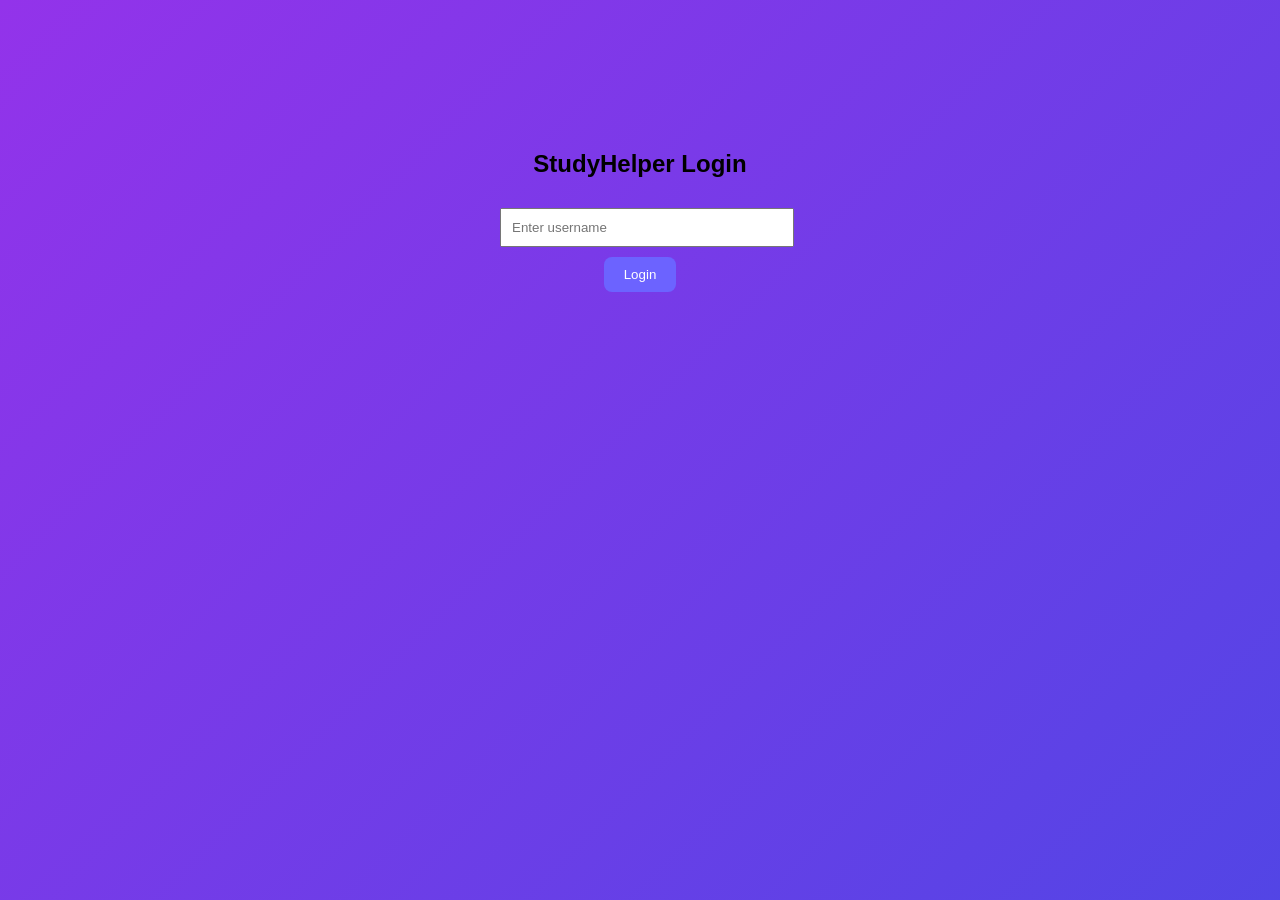
==== index.html @ 7968786c "Initial commit - StudyHelper web app" ====
<!DOCTYPE html>
<html>

<head>

<title>StudyHelper</title>

<link rel="stylesheet" href="style.css">
<link rel="manifest" href="manifest.json">

<link rel="preconnect" href="https://fonts.googleapis.com">
<link href="https://fonts.googleapis.com/css2?family=Poppins:wght@400;600;700&display=swap" rel="stylesheet">

</head>

<body>

<nav>

<h2 class="logo">StudyHelper</h2>

<button id="darkToggle">🌙</button>

</nav>


<section class="hero">

<h1 class="hero-title">Study smarter. Stay organized.</h1>

<p>
All-in-one tools for students to manage exams,
track deadlines and stay productive.
</p>

<button onclick="scrollToTools()">Explore Tools ↓</button>

<button id="installBtn" style="display:none;">
Install StudyHelper 📱
</button>

</section>



<section class="features">

<div class="feature">
<h3>⏱ Stay Focused</h3>
<p>Use the study timer to stay focused with the Pomodoro technique.</p>
</div>

<div class="feature">
<h3>📅 Track Your Exams</h3>
<p>Never forget exams again. Track countdowns and stay prepared.</p>
</div>

<div class="feature">
<h3>🎓 Predict Your Grades</h3>
<p>Calculate your expected grade based on midterms and finals.</p>
</div>

</section>



<section class="deadlines">

<h2>Upcoming Deadlines</h2>

<div id="deadlineList"></div>

</section>



<section class="tips">

<h2>Made for Students</h2>

<p>
Install StudyHelper on your phone so you can quickly check
exams, grades and study tasks anytime.
</p>

</section>



<div class="tools" id="tools">

<a href="timer.html" class="card">
<h3>Study Timer</h3>
<p>Focus using the Pomodoro technique</p>
</a>

<a href="countdown.html" class="card">
<h3>Deadlines Tracker</h3>
<p>Track exams and assignments</p>
</a>

<a href="grade.html" class="card">
<h3>Grade Predictor</h3>
<p>Estimate your final grade</p>
</a>

</div>



<script>

/* LOGIN CHECK */

let user = localStorage.getItem("user");

if(!user){
window.location="login.html";
}


/* SCROLL */

function scrollToTools(){
document.getElementById("tools").scrollIntoView({
behavior:"smooth"
});
}


/* INSTALL APP */

let deferredPrompt;

window.addEventListener("beforeinstallprompt",(e)=>{

e.preventDefault();

deferredPrompt = e;

document.getElementById("installBtn").style.display="block";

});

document.getElementById("installBtn").addEventListener("click",()=>{

deferredPrompt.prompt();

});


/* SERVICE WORKER */

if("serviceWorker" in navigator){

navigator.serviceWorker.register("service-worker.js")
.then(()=>{
console.log("Service Worker Registered");
});

}



/* LOAD DEADLINES + EXAMS */

let deadlines = JSON.parse(localStorage.getItem("deadlines")) || [];
let exams = JSON.parse(localStorage.getItem("exams")) || [];

let items = [...deadlines, ...exams];

let list = document.getElementById("deadlineList");

list.innerHTML="";

items.forEach(item => {

let today = new Date();
let date = new Date(item.date);

let diff = Math.ceil((date - today)/(1000*60*60*24));

/* TYPE */

let typeLabel = "";

if(item.type === "exam"){
typeLabel = "📘 Exam";
}
else if(item.type === "assignment"){
typeLabel = "📝 Assignment";
}
else{
typeLabel = "📌 Task";
}

/* CARD */

let card = document.createElement("div");
card.className = "deadline-card";

let progress = Math.max(0, 100 - (diff * 10));

card.innerHTML = `
<h3>${typeLabel} - ${item.title || item.name || "Task"}</h3>

<div class="progress-bar">
<div class="progress" style="width:${progress}%"></div>
</div>

<p>Due in ${diff} days</p>
`;

list.appendChild(card);

});

/* DARK MODE */

let darkBtn = document.getElementById("darkToggle");

if(localStorage.getItem("darkMode") === "on"){
document.body.classList.add("dark");
}

darkBtn.onclick = () => {

document.body.classList.toggle("dark");

if(document.body.classList.contains("dark")){
localStorage.setItem("darkMode","on");
}else{
localStorage.setItem("darkMode","off");
}

};
</script>
<footer class="footer">

<div class="footer-content">

<h3>StudyHelper</h3>

<p>Smart tools for students to stay organized and productive.</p>

<p class="footer-date">
© 2026 StudyHelper • Built by Kübra İnanç
</p>

</div>

</footer>
</body>
</html>
---- style.css ----
/* GENERAL */

html{
scroll-behavior:smooth;
}

body{
background: linear-gradient(-45deg,#6c63ff,#8b5cf6,#4f46e5,#9333ea);
background-size:400% 400%;
animation:gradientMove 12s ease infinite;

text-align:center;
font-family:'Poppins',sans-serif;
margin:0;
padding:0;
}


/* NAVBAR */

nav{
display:flex;
justify-content:space-between;
align-items:center;
padding:18px 40px;
font-size:22px;
font-weight:700;
background:white;
box-shadow:0 2px 15px rgba(0,0,0,0.05);
position:sticky;
top:0;
z-index:100;
}

.logo{
font-family:"Bradley Hand",cursive;
font-size:42px;
font-weight:bold;
background: linear-gradient(90deg,#6c63ff,#8b5cf6,#4f46e5);
-webkit-background-clip:text;
-webkit-text-fill-color:transparent;
text-shadow:0 4px 10px rgba(0,0,0,0.1);
}

#darkToggle{
background:none;
border:none;
font-size:22px;
cursor:pointer;
}


/* HERO */

.hero{
text-align:center;
padding:80px 20px;
max-width:700px;
margin:auto;
}

.hero-title{
font-size:40px;
margin-bottom:15px;
}

.hero p{
opacity:0.8;
margin-bottom:25px;
}

.hero button{
padding:12px 26px;
font-size:16px;
border-radius:10px;
background:#6c63ff;
color:white;
border:none;
cursor:pointer;
}

button:hover{
background:#584cff;
transform:scale(1.05);
}


/* TOOLS */

.tools{
display:flex;
flex-direction:column;
align-items:center;
gap:25px;
max-width:600px;
margin:40px auto;
}

.card{
width:100%;
max-width:500px;
height:140px;

background:white;
padding:30px;

border-radius:14px;
box-shadow:0 10px 25px rgba(0,0,0,0.1);

display:flex;
flex-direction:column;
justify-content:center;
align-items:center;

text-align:center;
text-decoration:none;
color:inherit;

transition:0.25s;
}

.card:hover{
transform:translateY(-6px);
box-shadow:0 15px 35px rgba(0,0,0,0.2);
}

.card i{
font-size:28px;
margin-bottom:10px;
}


/* DEADLINES */

.deadlines{
margin-top:40px;
text-align:center;
}

.deadline-card{
background:white;
padding:15px;
margin:10px auto;
width:300px;
border-radius:10px;
box-shadow:0 4px 10px rgba(0,0,0,0.1);
}


/* TIMER */

.timer-page{
display:flex;
flex-direction:column;
align-items:center;
justify-content:center;
height:100vh;
gap:30px;
}

.timer-display{
font-size:80px;
font-weight:bold;
color:#4F46E5;
}

.timer-buttons{
display:flex;
gap:15px;
}

.timer-buttons button{
padding:12px 25px;
font-size:16px;
border:none;
border-radius:8px;
background:#4F46E5;
color:white;
cursor:pointer;
}

.timer-buttons button:hover{
opacity:0.8;
}

.back-btn{
margin-top:20px;
text-decoration:none;
color:#4F46E5;
font-weight:bold;
}


/* INPUT */

.time-input input{
width:80px;
padding:10px;
font-size:16px;
text-align:center;
border-radius:8px;
border:1px solid #ccc;
margin-right:10px;
}

.time-input button{
padding:10px 20px;
border:none;
border-radius:8px;
background:#5a54e6;
color:white;
font-weight:600;
cursor:pointer;
}


/* INSTALL BUTTON */

.install-btn{
background:#6C63FF;
color:white;
border:none;
padding:12px 22px;
font-size:16px;
border-radius:10px;
cursor:pointer;
margin-top:20px;
}

.install-btn:hover{
opacity:0.9;
}


/* PROGRESS BAR */

.progress-bar{
width:100%;
height:8px;
background:#e5e5e5;
border-radius:10px;
margin:10px 0;
overflow:hidden;
}

.progress{
height:100%;
background:#6c63ff;
border-radius:10px;
transition:0.3s;
}


/* FOOTER */

.footer{
margin-top:80px;
padding:40px 20px;
text-align:center;
background:#f5f5f5;
}

.footer h3{
font-size:20px;
margin-bottom:10px;
}

.footer p{
opacity:0.7;
font-size:14px;
}

.footer-date{
margin-top:10px;
font-size:13px;
}


/* DARK MODE */

.dark{
background:#1e1e1e;
color:white;
}

.dark nav{
background:#2b2b2b;
color:white;
}

.dark .card{
background:#2b2b2b;
color:white;
}

.dark .deadline-card{
background:#2b2b2b;
color:white;
}

.dark .progress-bar{
background:#444;
}

.dark .progress{
background:#8b82ff;
}

.dark .footer{
background:#1f1f1f;
color:white;
}


/* GRADIENT ANIMATION */

@keyframes gradientMove{

0%{
background-position:0% 50%;
}

50%{
background-position:100% 50%;
}

100%{
background-position:0% 50%;
}

}
.done{
text-decoration: line-through;
opacity:0.6;
}
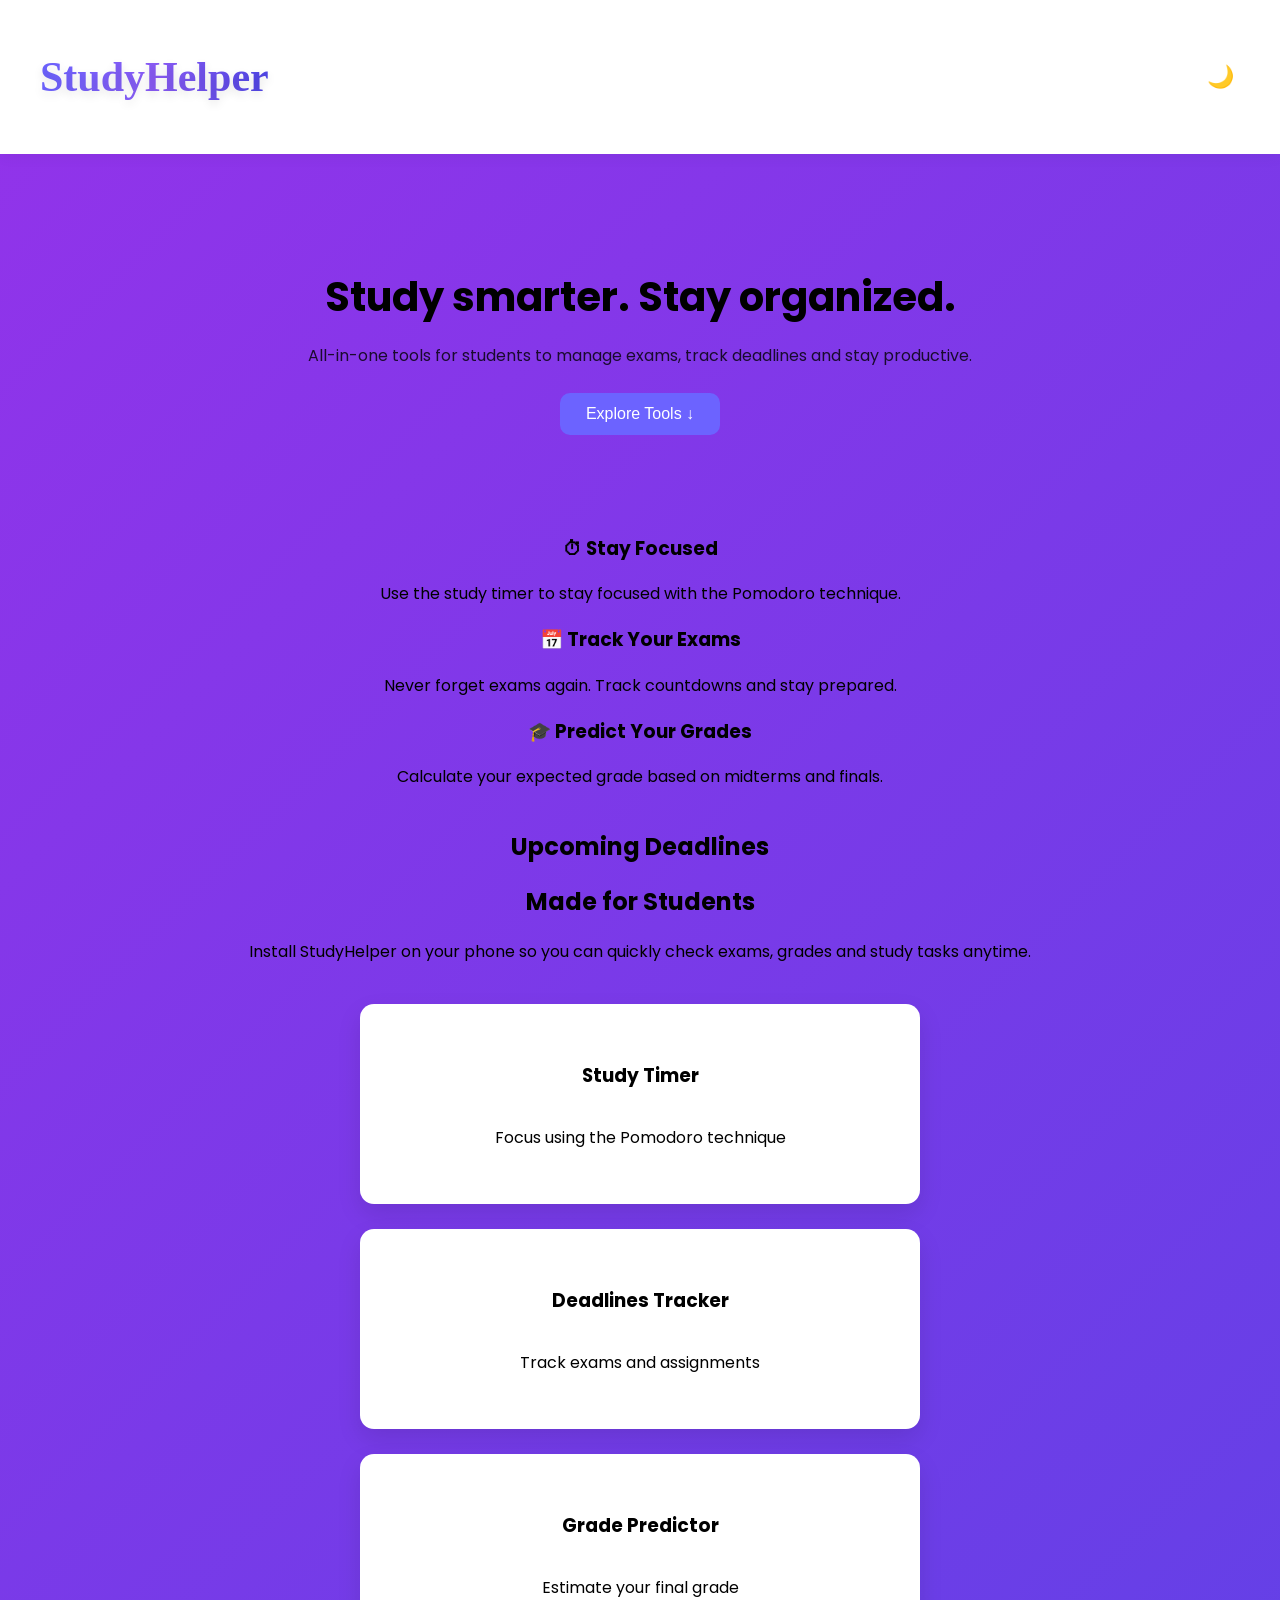
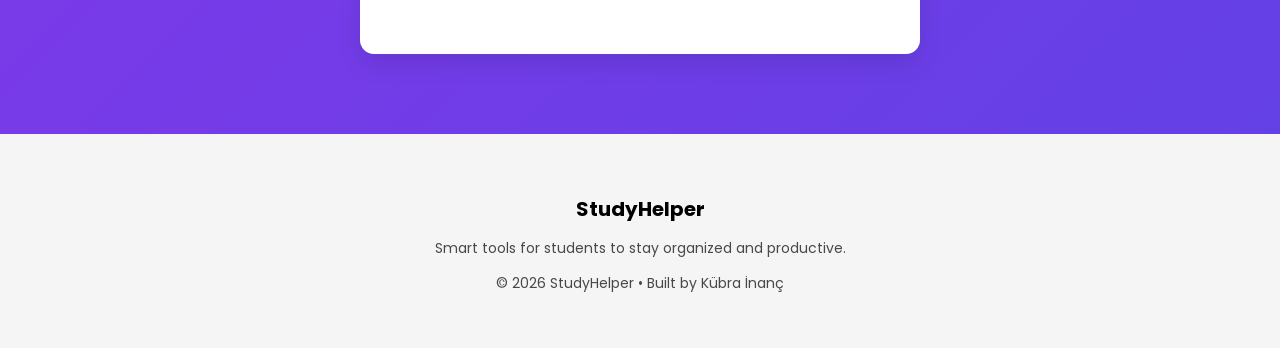
==== commit da989913: "Removed login redirect" ====
--- a/index.html
+++ b/index.html
@@ -110,15 +110,6 @@
 
 <script>
 
-/* LOGIN CHECK */
-
-let user = localStorage.getItem("user");
-
-if(!user){
-window.location="login.html";
-}
-
-
 /* SCROLL */
 
 function scrollToTools(){
